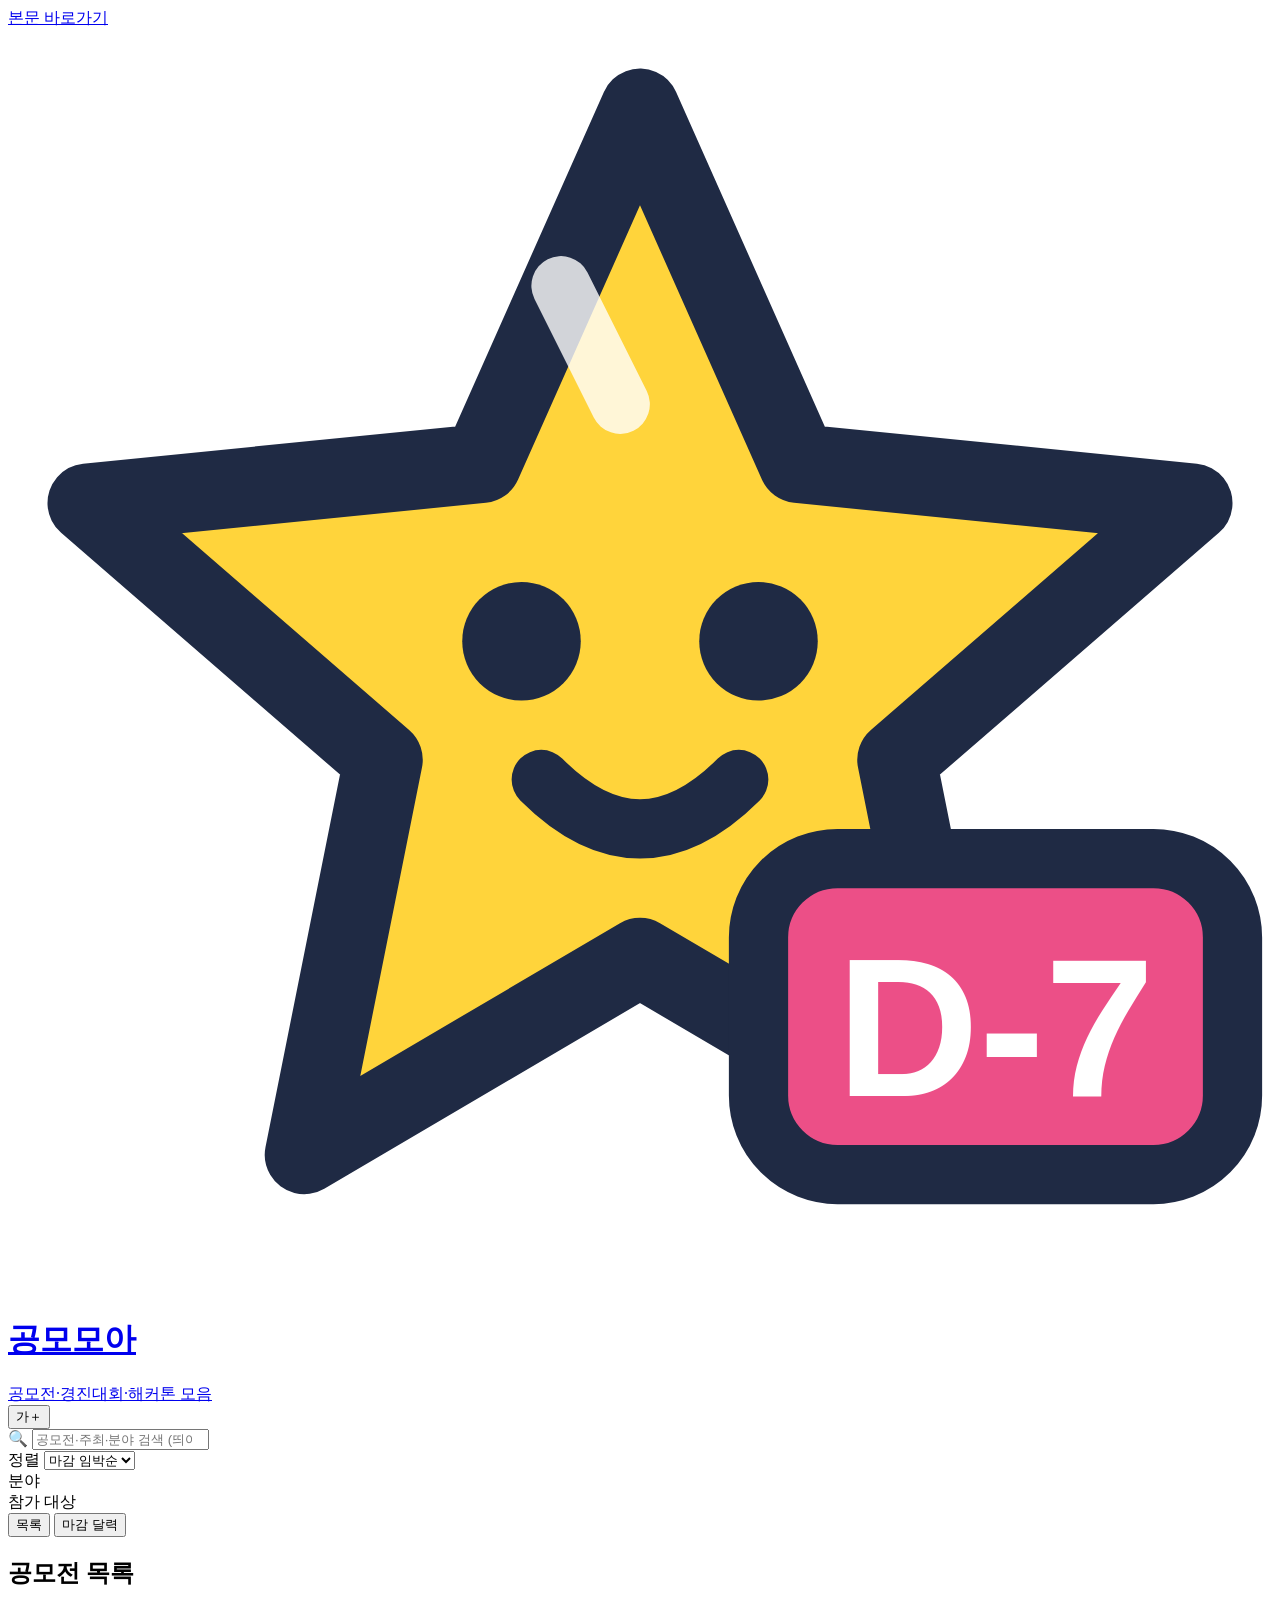
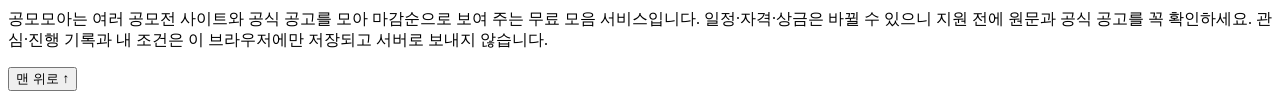
==== site/index.html @ 34e31ccf "공모모아 공개본" ====
<!DOCTYPE html>
<html lang="ko" data-theme="light">
<head>
<meta charset="utf-8">
<meta name="viewport" content="width=device-width, initial-scale=1, viewport-fit=cover">
<meta name="referrer" content="no-referrer">
<title>공모모아 — 공모전·경진대회·해커톤 한곳에</title>
<meta name="description" content="여러 공모전 사이트의 공모전·경진대회·해커톤을 모아 마감 임박순·분야별로 보여 줍니다.">
<meta name="theme-color" content="#ec4f87">
<meta property="og:type" content="website">
<meta property="og:site_name" content="공모모아">
<meta property="og:title" content="공모모아 — 공모전·경진대회·해커톤 한곳에">
<meta property="og:description" content="여러 공모전 사이트의 공고를 모아 마감 임박순·분야별로 보여 줍니다.">
<meta property="og:url" content="https://gongmo.orfa.shop/">
<meta property="og:image" content="https://gongmo.orfa.shop/img/og.png?v=3">
<meta property="og:image:width" content="1200">
<meta property="og:image:height" content="630">
<meta property="og:locale" content="ko_KR">
<meta name="twitter:card" content="summary_large_image">
<link rel="manifest" href="/manifest.json">
<link rel="apple-touch-icon" href="/img/icon-180.png">
<link rel="icon" type="image/svg+xml" href="/img/favicon.svg">
<link rel="stylesheet" href="/style.css">
</head>
<body>
<a class="skip" href="#main">본문 바로가기</a>

<header class="top">
  <div class="wrap top-inner">
    <a class="brand" id="homeLink" href="/" aria-label="공모모아 처음 화면">
      <svg class="logo" viewBox="0 0 64 64" aria-hidden="true" focusable="false"><path d="M32 4 L40 22 L60 24 L45 37 L49 57 L32 47 L15 57 L19 37 L4 24 L24 22 Z" fill="#ffd43b" stroke="#1f2a44" stroke-width="4" stroke-linejoin="round"/><path d="M28 13 L31 19" stroke="#fff" stroke-width="3" stroke-linecap="round" opacity=".8"/><circle cx="26" cy="31" r="3" fill="#1f2a44"/><circle cx="38" cy="31" r="3" fill="#1f2a44"/><path d="M27 38 Q32 43 37 38" fill="none" stroke="#1f2a44" stroke-width="3" stroke-linecap="round"/><rect x="38" y="42" width="24" height="16" rx="4" fill="#ec4f87" stroke="#1f2a44" stroke-width="3"/><text x="50" y="54" text-anchor="middle" font-family="Pretendard,'Noto Sans CJK KR','Apple SD Gothic Neo','Malgun Gothic',sans-serif" font-weight="900" font-size="10" fill="#fff">D-7</text></svg>
      <div class="brand-text"><h1>공모모아</h1><span class="brand-sub">공모전·경진대회·해커톤 모음</span></div>
    </a>
    <div class="top-actions">
      <button class="iconbtn" id="sizeBtn" aria-pressed="false" title="글자 크게">가<span class="plus">＋</span></button>
    </div>
  </div>
</header>

<nav class="tabs" aria-label="목록 구분">
  <div class="wrap tabs-inner" id="tabs" role="group" aria-label="목록 구분"></div>
</nav>

<main id="main" tabindex="-1">
  <div class="wrap">

    <section id="meBar" class="mebar" hidden aria-label="내 조건 설정"></section>

    <section class="search-row">
      <div class="searchbox">
        <span class="ph" aria-hidden="true">🔍</span>
        <input id="q" type="search" placeholder="공모전·주최·분야 검색 (띄어쓰기 무시)" autocomplete="off" aria-label="검색">
        <button id="qClear" class="qclear" hidden aria-label="검색어 지우기">✕</button>
      </div>
      <label class="sort">
        정렬
        <select id="sort">
          <option value="deadline">마감 임박순</option>
          <option value="new">최신순</option>
          <option value="prize">상금순</option>
        </select>
      </label>
    </section>

    <section class="filters">
      <div class="filter-group">
        <span class="filter-label">분야</span>
        <div class="chips" id="fieldChips"></div>
      </div>
      <div class="filter-group">
        <span class="filter-label">참가 대상</span>
        <div class="chips" id="targetChips"></div>
      </div>
    </section>


    <section class="result">
      <button class="todaybar" id="todayBar" aria-pressed="false" hidden></button>
      <div class="trackbar" id="trackBar" hidden></div>
      <div class="viewseg" id="viewSeg" role="group" aria-label="보기">
        <button data-view="list" aria-pressed="true">목록</button>
        <button data-view="cal" aria-pressed="false">마감 달력</button>
      </div>
      <section class="cal" id="cal" hidden aria-label="마감 달력"></section>
      <h2 class="sr-only">공모전 목록</h2>
      <div class="result-head">
        <span class="result-count" id="count"></span>
        <span class="cond" id="cond" hidden></span>
        <button class="clearall" id="clearAll" hidden>조건 지우기 ✕</button>
        <button class="clearall hideno" id="hideNo" aria-pressed="false" hidden></button>
      </div>
      <ul class="rows" id="cards"></ul>
      <div class="more" id="more" hidden></div>
      <p class="empty" id="empty" hidden>조건에 맞는 공모전이 없습니다.</p>
    </section>

    <footer class="foot">
      <p id="updated"></p>
      <ul class="src-status" id="srcStatus"></ul>
      <p class="foot-note">공모모아는 여러 공모전 사이트와 공식 공고를 모아 마감순으로 보여 주는 무료 모음 서비스입니다. 일정·자격·상금은 바뀔 수 있으니 지원 전에 원문과 공식 공고를 꼭 확인하세요. 관심·진행 기록과 내 조건은 이 브라우저에만 저장되고 서버로 보내지 않습니다.</p>
      <p class="foot-end"><button class="linkbtn" id="footTop">맨 위로 ↑</button></p>
    </footer>
  </div>
</main>

<div class="drawer" id="drawer" hidden>
  <div class="drawer-dim" id="drawerDim"></div>
  <div class="drawer-panel" role="dialog" aria-modal="true" aria-labelledby="dTitle">
    <button class="drawer-close" id="drawerClose" aria-label="닫기">✕</button>
    <div class="drawer-body" id="drawerBody"></div>
  </div>
</div>

<button class="totop" id="toTop" aria-label="맨 위로" hidden>↑</button>
<div class="toast" id="toast" aria-hidden="true"></div>
<p class="sr-only" id="announce" role="status" aria-live="polite"></p>

<script src="/app.js"></script>
</body>
</html>
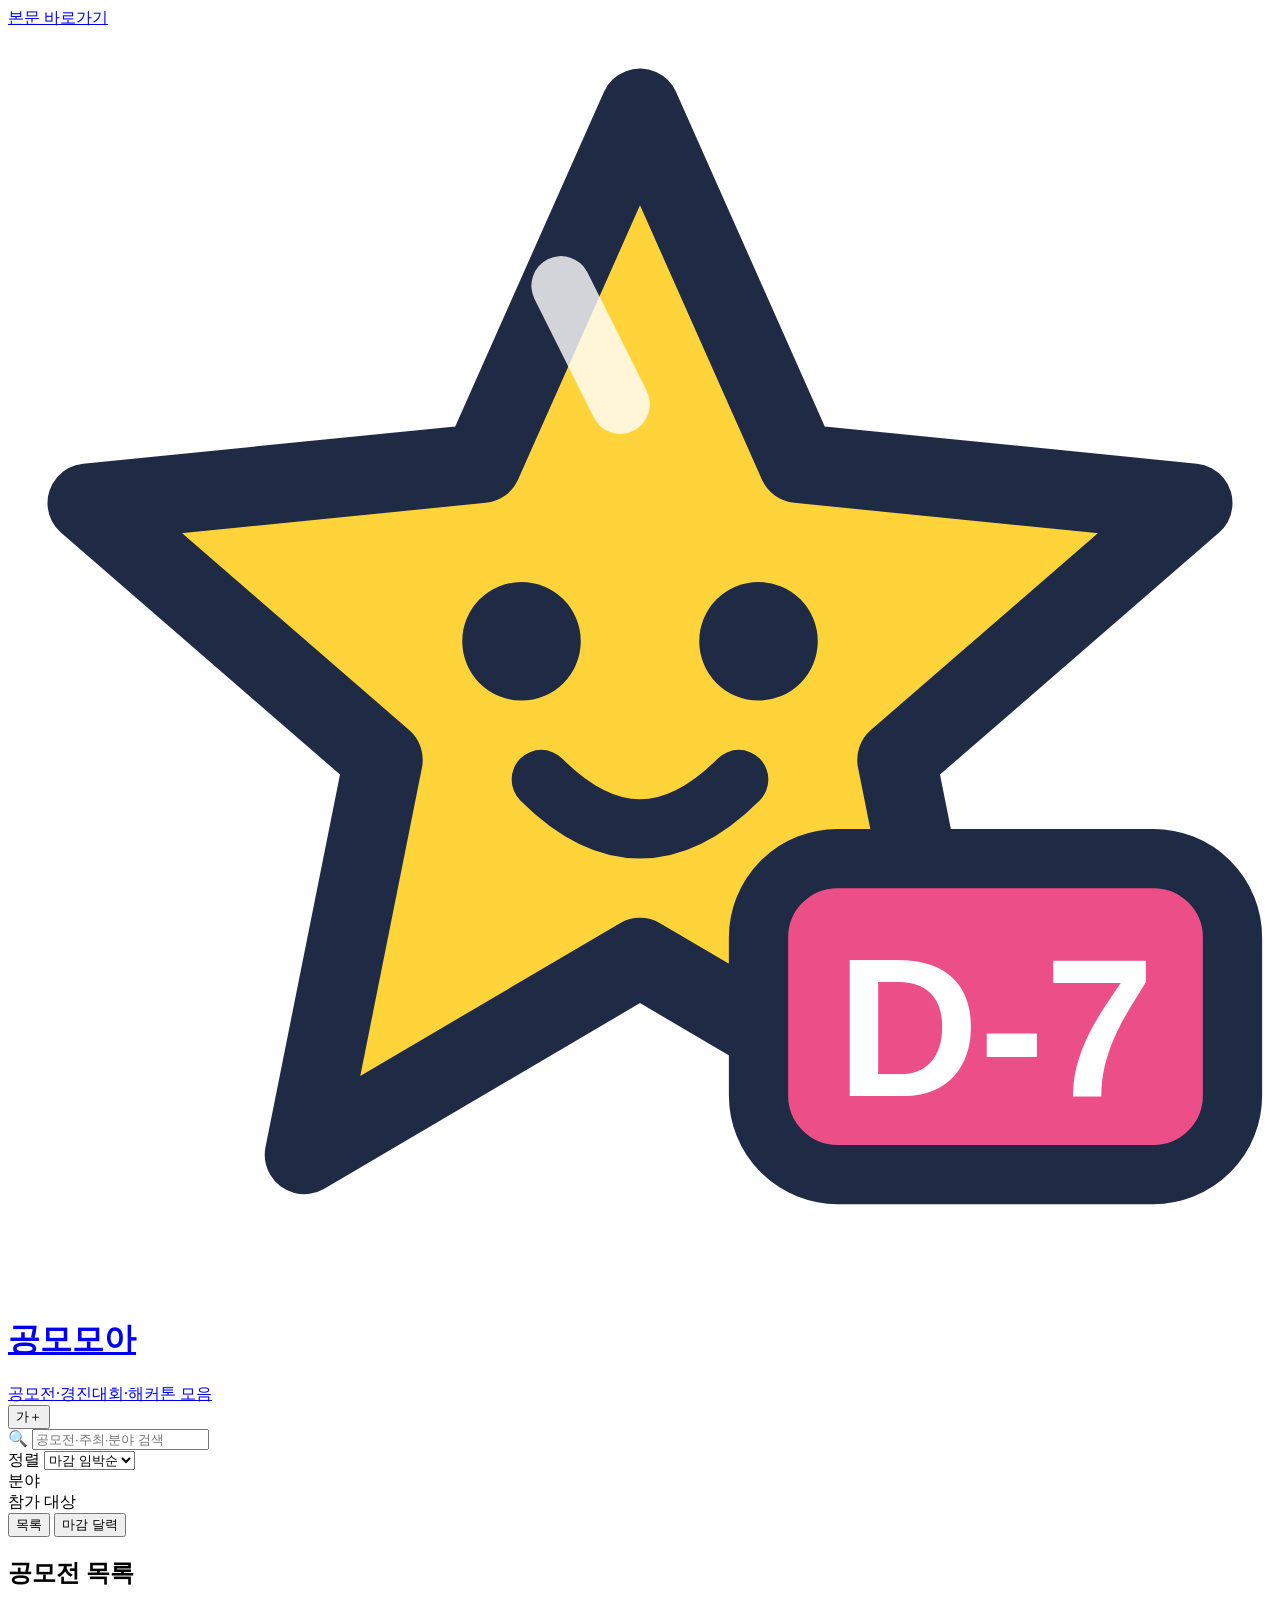
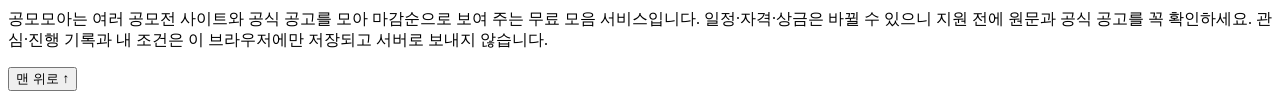
==== commit 32ea28b9: "검색칸이 판 밖으로 나가지 않게 하고 안내 문구 줄임" ====
--- a/site/index.html
+++ b/site/index.html
@@ -49,7 +49,7 @@
     <section class="search-row">
       <div class="searchbox">
         <span class="ph" aria-hidden="true">🔍</span>
-        <input id="q" type="search" placeholder="공모전·주최·분야 검색 (띄어쓰기 무시)" autocomplete="off" aria-label="검색">
+        <input id="q" type="search" placeholder="공모전·주최·분야 검색" autocomplete="off" aria-label="검색">
         <button id="qClear" class="qclear" hidden aria-label="검색어 지우기">✕</button>
       </div>
       <label class="sort">
@@ -61,6 +61,8 @@
         </select>
       </label>
     </section>
+
+    <div id="home" class="home" hidden></div>
 
     <section class="filters">
       <div class="filter-group">
@@ -106,7 +108,7 @@
 <div class="drawer" id="drawer" hidden>
   <div class="drawer-dim" id="drawerDim"></div>
   <div class="drawer-panel" role="dialog" aria-modal="true" aria-labelledby="dTitle">
-    <button class="drawer-close" id="drawerClose" aria-label="닫기">✕</button>
+    <div class="drawer-head"><span class="drawer-head-t" aria-hidden="true">공고 자세히</span><button class="drawer-close" id="drawerClose" aria-label="닫기">✕</button></div>
     <div class="drawer-body" id="drawerBody"></div>
   </div>
 </div>
